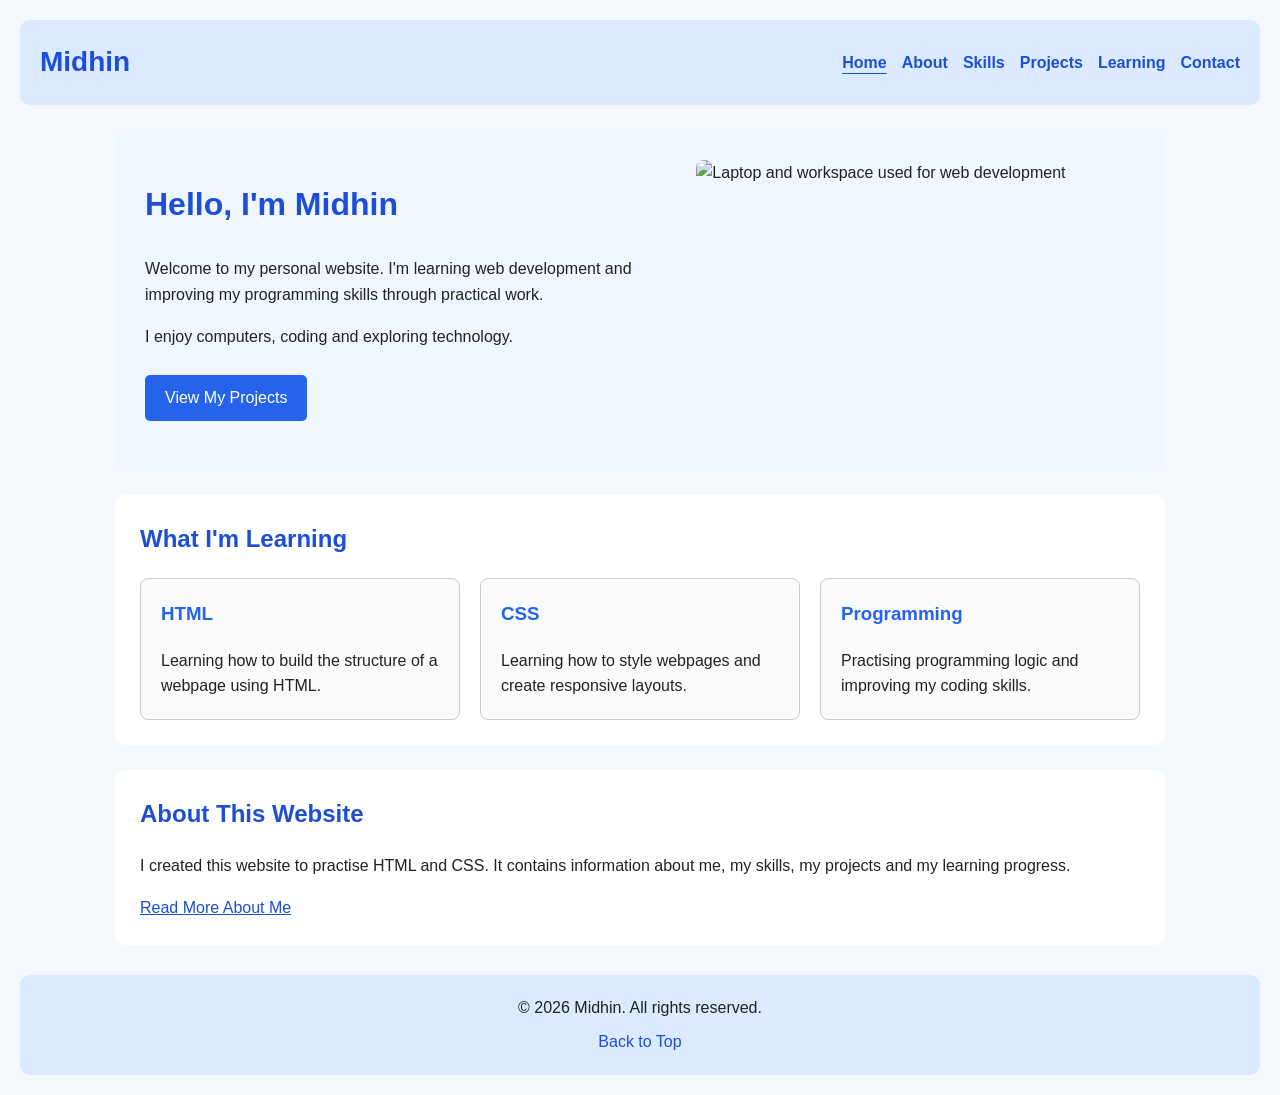
==== index.html @ 65469057 "Add files via upload" ====
<!DOCTYPE html>
<html lang="en">
<head>
    <meta charset="UTF-8">
    <meta name="viewport" content="width=device-width, initial-scale=1.0">
    <meta name="description" content="Midhin's personal website, skills and web development projects.">
    <title>Home | Midhin</title>
    <link rel="stylesheet" href="style.css">
</head>
<body>

    <header>
        <h1><a class="site-title" href="index.html">Midhin</a></h1>

        <nav>
            <a href="index.html" aria-current="page">Home</a>
            <a href="about.html">About</a>
            <a href="skills.html">Skills</a>
            <a href="projects.html">Projects</a>
            <a href="learning.html">Learning</a>
            <a href="contact.html">Contact</a>
        </nav>
    </header>

    <main>
        <section class="hero">
            <div>
                <h2>Hello, I'm Midhin</h2>
                <p>
                    Welcome to my personal website.
                    I'm learning web development and improving
                    my programming skills through practical work.
                </p>
                <p>
                    I enjoy computers, coding and exploring technology.
                </p>
                <a class="button" href="projects.html">View My Projects</a>
            </div>

            <img
                src="https://images.unsplash.com/photo-1498050108023-c5249f4df085?auto=format&fit=crop&w=900&q=80"
                alt="Laptop and workspace used for web development"
                width="900"
                height="600"
            >
        </section>

        <section class="content-section">
            <h2>What I'm Learning</h2>

            <div class="card-row">
                <article class="card">
                    <h3>HTML</h3>
                    <p>
                        Learning how to build the structure
                        of a webpage using HTML.
                    </p>
                </article>

                <article class="card">
                    <h3>CSS</h3>
                    <p>
                        Learning how to style webpages and
                        create responsive layouts.
                    </p>
                </article>

                <article class="card">
                    <h3>Programming</h3>
                    <p>
                        Practising programming logic and
                        improving my coding skills.
                    </p>
                </article>
            </div>
        </section>

        <section class="content-section">
            <h2>About This Website</h2>
            <p>
                I created this website to practise HTML and CSS.
                It contains information about me, my skills,
                my projects and my learning progress.
            </p>
            <a href="about.html">Read More About Me</a>
        </section>
    </main>

    <footer>
        <p>&copy; 2026 Midhin. All rights reserved.</p>
        <a href="#top">Back to Top</a>
    </footer>

</body>
</html>
---- style.css ----
* {
    box-sizing: border-box;
}

body {
    font-family: Arial, sans-serif;
    background-color: #f4f7fb;
    color: #222;
    margin: 0;
    padding: 20px;
    line-height: 1.6;
}

img {
    max-width: 100%;
    height: auto;
    display: block;
}

a {
    color: #1d4ed8;
}

a:focus-visible,
button:focus-visible,
input:focus-visible,
textarea:focus-visible {
    outline: 3px solid orange;
    outline-offset: 3px;
}

/* Header and navigation */

header {
    display: flex;
    justify-content: space-between;
    align-items: center;
    flex-wrap: wrap;
    gap: 15px;
    background-color: #dbeafe;
    padding: 20px;
    border-radius: 10px;
}

header h1 {
    margin: 0;
    font-size: 28px;
}

.site-title {
    color: #1d4ed8;
    text-decoration: none;
}

nav {
    display: flex;
    flex-wrap: wrap;
    gap: 15px;
}

nav a {
    text-decoration: none;
    font-weight: bold;
}

nav a:hover {
    color: #dc2626;
    text-decoration: underline;
}

nav a[aria-current="page"] {
    text-decoration: underline;
    text-underline-offset: 5px;
}

/* Main content */

main,
.page-container {
    max-width: 1050px;
    margin: 0 auto;
}

section {
    margin: 25px 0;
}

.content-section,
.page-intro,
.profile-section {
    background-color: white;
    padding: 25px;
    border-radius: 10px;
}

h2 {
    color: #1d4ed8;
    margin-top: 0;
}

h3 {
    color: #2563eb;
    margin-top: 0;
}

/* Home page */

.hero {
    display: grid;
    grid-template-columns: 1.2fr 1fr;
    align-items: center;
    gap: 25px;
    background-color: #eff6ff;
    padding: 30px;
    border-radius: 10px;
    margin: 25px 0;
}

.hero h2 {
    font-size: 32px;
}

.hero img {
    width: 100%;
    height: 280px;
    object-fit: cover;
    border-radius: 8px;
}

.button {
    display: inline-block;
    background-color: #2563eb;
    color: white;
    text-decoration: none;
    padding: 10px 20px;
    border-radius: 5px;
    margin-top: 10px;
}

.button:hover {
    background-color: #1e40af;
}

/* Cards using Flexbox */

.card-row {
    display: flex;
    flex-wrap: wrap;
    gap: 20px;
}

.card {
    flex: 1 1 220px;
    min-width: 0;
    padding: 20px;
    background-color: #f8fafc;
    border: 1px solid #ccc;
    border-radius: 8px;
}

.card:hover {
    border-color: #2563eb;
}

.card p {
    margin-bottom: 0;
}

/* About page */

.profile-section {
    display: grid;
    grid-template-columns: 1fr 1.2fr;
    align-items: start;
    gap: 25px;
}

.profile-section img {
    width: 100%;
    height: 300px;
    object-fit: cover;
    border-radius: 8px;
}

.profile-section ul {
    padding-left: 22px;
}

/* Projects page using CSS Grid */

.projects-grid {
    display: grid;
    grid-template-columns: repeat(2, minmax(0, 1fr));
    gap: 20px;
}

.project-card {
    position: relative;
    min-width: 0;
    background-color: #f8fafc;
    border: 1px solid #ccc;
    border-radius: 8px;
    overflow: hidden;
}

.project-card:hover {
    border-color: #2563eb;
}

.project-card img {
    width: 100%;
    height: 200px;
    object-fit: cover;
}

.card-content {
    padding: 20px;
}

.card-content h3 {
    margin-top: 0;
}

.project-label {
    position: absolute;
    top: 10px;
    right: 10px;
    background-color: #dbeafe;
    color: #1d4ed8;
    padding: 5px 9px;
    border-radius: 4px;
    font-size: 12px;
    font-weight: bold;
}

/* Learning page */

.learning-list {
    padding-left: 25px;
}

.learning-list li {
    padding-left: 5px;
    margin-bottom: 22px;
}

.learning-list h3 {
    margin-bottom: 5px;
}

.learning-list p {
    margin-top: 5px;
}

/* Contact form */

form {
    display: grid;
    gap: 10px;
    max-width: 600px;
}

form label {
    font-weight: bold;
    margin-top: 5px;
}

input,
textarea {
    width: 100%;
    padding: 12px;
    border: 1px solid #999;
    border-radius: 5px;
    font-family: Arial, sans-serif;
    font-size: 16px;
}

input:focus,
textarea:focus {
    border-color: #2563eb;
}

textarea {
    resize: vertical;
}

button {
    width: fit-content;
    max-width: 100%;
    background-color: #2563eb;
    color: white;
    padding: 12px 22px;
    border: none;
    border-radius: 5px;
    font-size: 16px;
    cursor: pointer;
    margin-top: 10px;
}

button:hover {
    background-color: #1e40af;
}

/* Footer */

footer {
    background-color: #dbeafe;
    text-align: center;
    padding: 20px;
    border-radius: 10px;
    margin-top: 30px;
}

footer p {
    margin-top: 0;
    margin-bottom: 8px;
}

footer a {
    text-decoration: none;
}

footer a:hover {
    text-decoration: underline;
}

/* Mobile layout */

@media (max-width: 650px) {
    body {
        padding: 10px;
    }

    header {
        flex-direction: column;
        align-items: flex-start;
        padding: 15px;
    }

    nav {
        gap: 10px 15px;
    }

    .hero {
        grid-template-columns: 1fr;
        padding: 20px;
    }

    .hero h2 {
        font-size: 27px;
    }

    .hero img {
        height: 220px;
    }

    .content-section,
    .page-intro,
    .profile-section {
        padding: 18px;
    }

    .card-row {
        flex-direction: column;
    }

    .card-row .card {
        flex: auto;
    }

    .projects-grid {
        grid-template-columns: 1fr;
    }

    .profile-section {
        grid-template-columns: 1fr;
    }

    .profile-section img {
        height: 220px;
    }
}
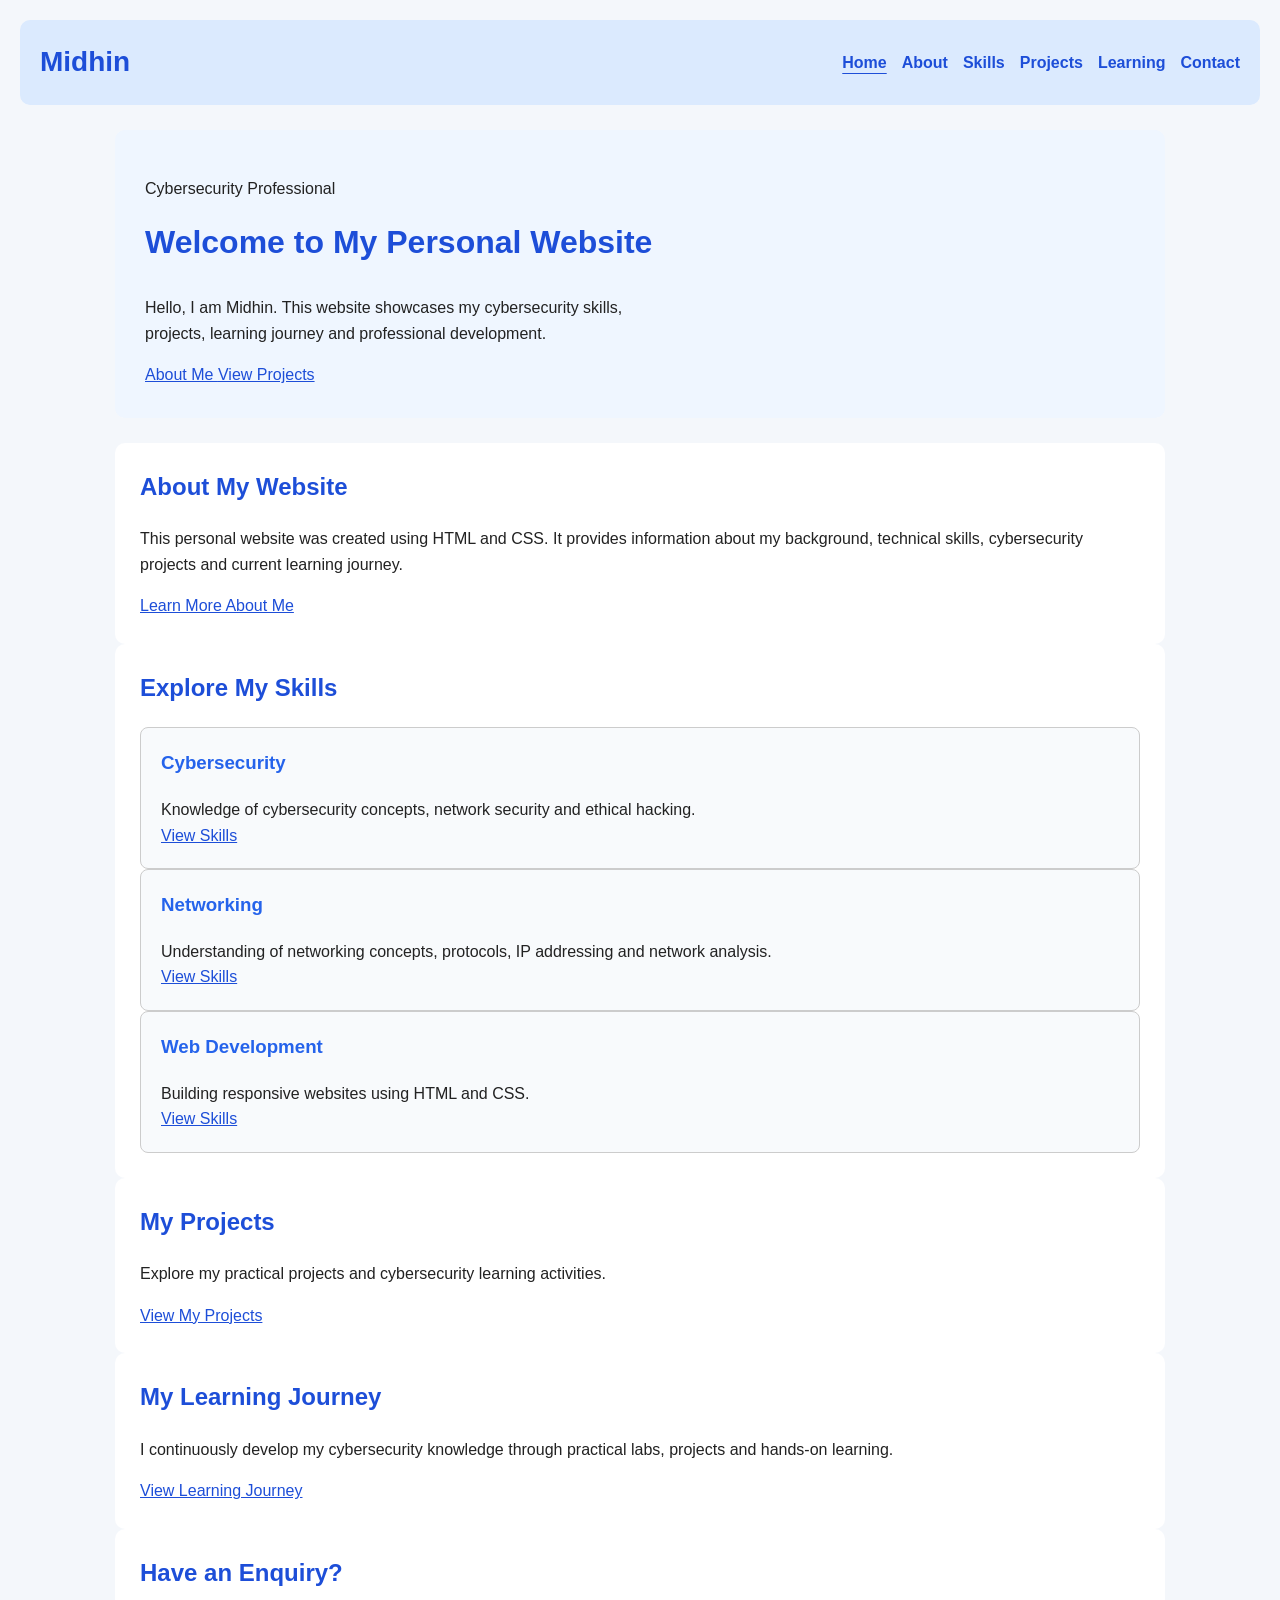
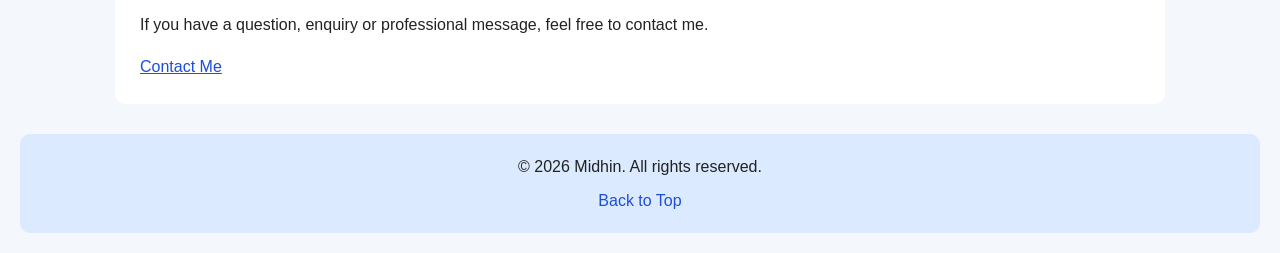
==== commit 6c4ff2d5: "Add files via upload" ====
--- a/index.html
+++ b/index.html
@@ -3,92 +3,255 @@
 <head>
     <meta charset="UTF-8">
     <meta name="viewport" content="width=device-width, initial-scale=1.0">
-    <meta name="description" content="Midhin's personal website, skills and web development projects.">
-    <title>Home | Midhin</title>
+
+    <meta
+        name="description"
+        content="Midhin's personal website showcasing cybersecurity skills, projects, learning journey and contact information."
+    >
+
+    <title>Midhin | Cybersecurity Professional</title>
+
     <link rel="stylesheet" href="style.css">
 </head>
-<body>
-
+
+<body id="top">
+
+    <!-- HEADER -->
     <header>
-        <h1><a class="site-title" href="index.html">Midhin</a></h1>
-
-        <nav>
-            <a href="index.html" aria-current="page">Home</a>
-            <a href="about.html">About</a>
-            <a href="skills.html">Skills</a>
-            <a href="projects.html">Projects</a>
-            <a href="learning.html">Learning</a>
-            <a href="contact.html">Contact</a>
+
+        <h1>
+            <a class="site-title" href="index.html">
+                Midhin
+            </a>
+        </h1>
+
+        <nav aria-label="Main navigation">
+
+            <a href="index.html" aria-current="page">
+                Home
+            </a>
+
+            <a href="about.html">
+                About
+            </a>
+
+            <a href="skills.html">
+                Skills
+            </a>
+
+            <a href="projects.html">
+                Projects
+            </a>
+
+            <a href="learning.html">
+                Learning
+            </a>
+
+            <a href="contact.html">
+                Contact
+            </a>
+
         </nav>
+
     </header>
 
+
+    <!-- MAIN CONTENT -->
     <main>
-        <section class="hero">
-            <div>
-                <h2>Hello, I'm Midhin</h2>
+
+        <!-- HERO SECTION -->
+        <section class="hero page-container">
+
+            <div class="hero-content">
+
+                <p class="hero-subtitle">
+                    Cybersecurity Professional
+                </p>
+
+                <h2>
+                    Welcome to My Personal Website
+                </h2>
+
                 <p>
-                    Welcome to my personal website.
-                    I'm learning web development and improving
-                    my programming skills through practical work.
+                    Hello, I am Midhin. This website showcases my
+                    cybersecurity skills, projects, learning journey
+                    and professional development.
                 </p>
-                <p>
-                    I enjoy computers, coding and exploring technology.
-                </p>
-                <a class="button" href="projects.html">View My Projects</a>
+
+                <div class="hero-buttons">
+
+                    <a href="about.html">
+                        About Me
+                    </a>
+
+                    <a href="projects.html">
+                        View Projects
+                    </a>
+
+                </div>
+
             </div>
 
-            <img
-                src="https://images.unsplash.com/photo-1498050108023-c5249f4df085?auto=format&fit=crop&w=900&q=80"
-                alt="Laptop and workspace used for web development"
-                width="900"
-                height="600"
-            >
-        </section>
-
-        <section class="content-section">
-            <h2>What I'm Learning</h2>
-
-            <div class="card-row">
+        </section>
+
+
+        <!-- ABOUT PREVIEW -->
+        <section class="content-section page-container">
+
+            <h2>
+                About My Website
+            </h2>
+
+            <p>
+                This personal website was created using HTML and CSS.
+                It provides information about my background, technical
+                skills, cybersecurity projects and current learning journey.
+            </p>
+
+            <a href="about.html">
+                Learn More About Me
+            </a>
+
+        </section>
+
+
+        <!-- SKILLS PREVIEW -->
+        <section class="content-section page-container">
+
+            <h2>
+                Explore My Skills
+            </h2>
+
+            <div class="card-container">
+
                 <article class="card">
-                    <h3>HTML</h3>
+
+                    <h3>
+                        Cybersecurity
+                    </h3>
+
                     <p>
-                        Learning how to build the structure
-                        of a webpage using HTML.
+                        Knowledge of cybersecurity concepts,
+                        network security and ethical hacking.
                     </p>
+
+                    <a href="skills.html">
+                        View Skills
+                    </a>
+
                 </article>
 
+
                 <article class="card">
-                    <h3>CSS</h3>
+
+                    <h3>
+                        Networking
+                    </h3>
+
                     <p>
-                        Learning how to style webpages and
-                        create responsive layouts.
+                        Understanding of networking concepts,
+                        protocols, IP addressing and network analysis.
                     </p>
+
+                    <a href="skills.html">
+                        View Skills
+                    </a>
+
                 </article>
 
+
                 <article class="card">
-                    <h3>Programming</h3>
+
+                    <h3>
+                        Web Development
+                    </h3>
+
                     <p>
-                        Practising programming logic and
-                        improving my coding skills.
+                        Building responsive websites using
+                        HTML and CSS.
                     </p>
+
+                    <a href="skills.html">
+                        View Skills
+                    </a>
+
                 </article>
+
             </div>
-        </section>
-
-        <section class="content-section">
-            <h2>About This Website</h2>
-            <p>
-                I created this website to practise HTML and CSS.
-                It contains information about me, my skills,
-                my projects and my learning progress.
-            </p>
-            <a href="about.html">Read More About Me</a>
-        </section>
+
+        </section>
+
+
+        <!-- PROJECTS PREVIEW -->
+        <section class="content-section page-container">
+
+            <h2>
+                My Projects
+            </h2>
+
+            <p>
+                Explore my practical projects and cybersecurity
+                learning activities.
+            </p>
+
+            <a href="projects.html">
+                View My Projects
+            </a>
+
+        </section>
+
+
+        <!-- LEARNING PREVIEW -->
+        <section class="content-section page-container">
+
+            <h2>
+                My Learning Journey
+            </h2>
+
+            <p>
+                I continuously develop my cybersecurity knowledge
+                through practical labs, projects and hands-on learning.
+            </p>
+
+            <a href="learning.html">
+                View Learning Journey
+            </a>
+
+        </section>
+
+
+        <!-- CONTACT PREVIEW -->
+        <section class="content-section page-container">
+
+            <h2>
+                Have an Enquiry?
+            </h2>
+
+            <p>
+                If you have a question, enquiry or professional message,
+                feel free to contact me.
+            </p>
+
+            <a href="contact.html">
+                Contact Me
+            </a>
+
+        </section>
+
     </main>
 
+
+    <!-- FOOTER -->
     <footer>
-        <p>&copy; 2026 Midhin. All rights reserved.</p>
-        <a href="#top">Back to Top</a>
+
+        <p>
+            &copy; 2026 Midhin. All rights reserved.
+        </p>
+
+        <a href="#top">
+            Back to Top
+        </a>
+
     </footer>
 
 </body>
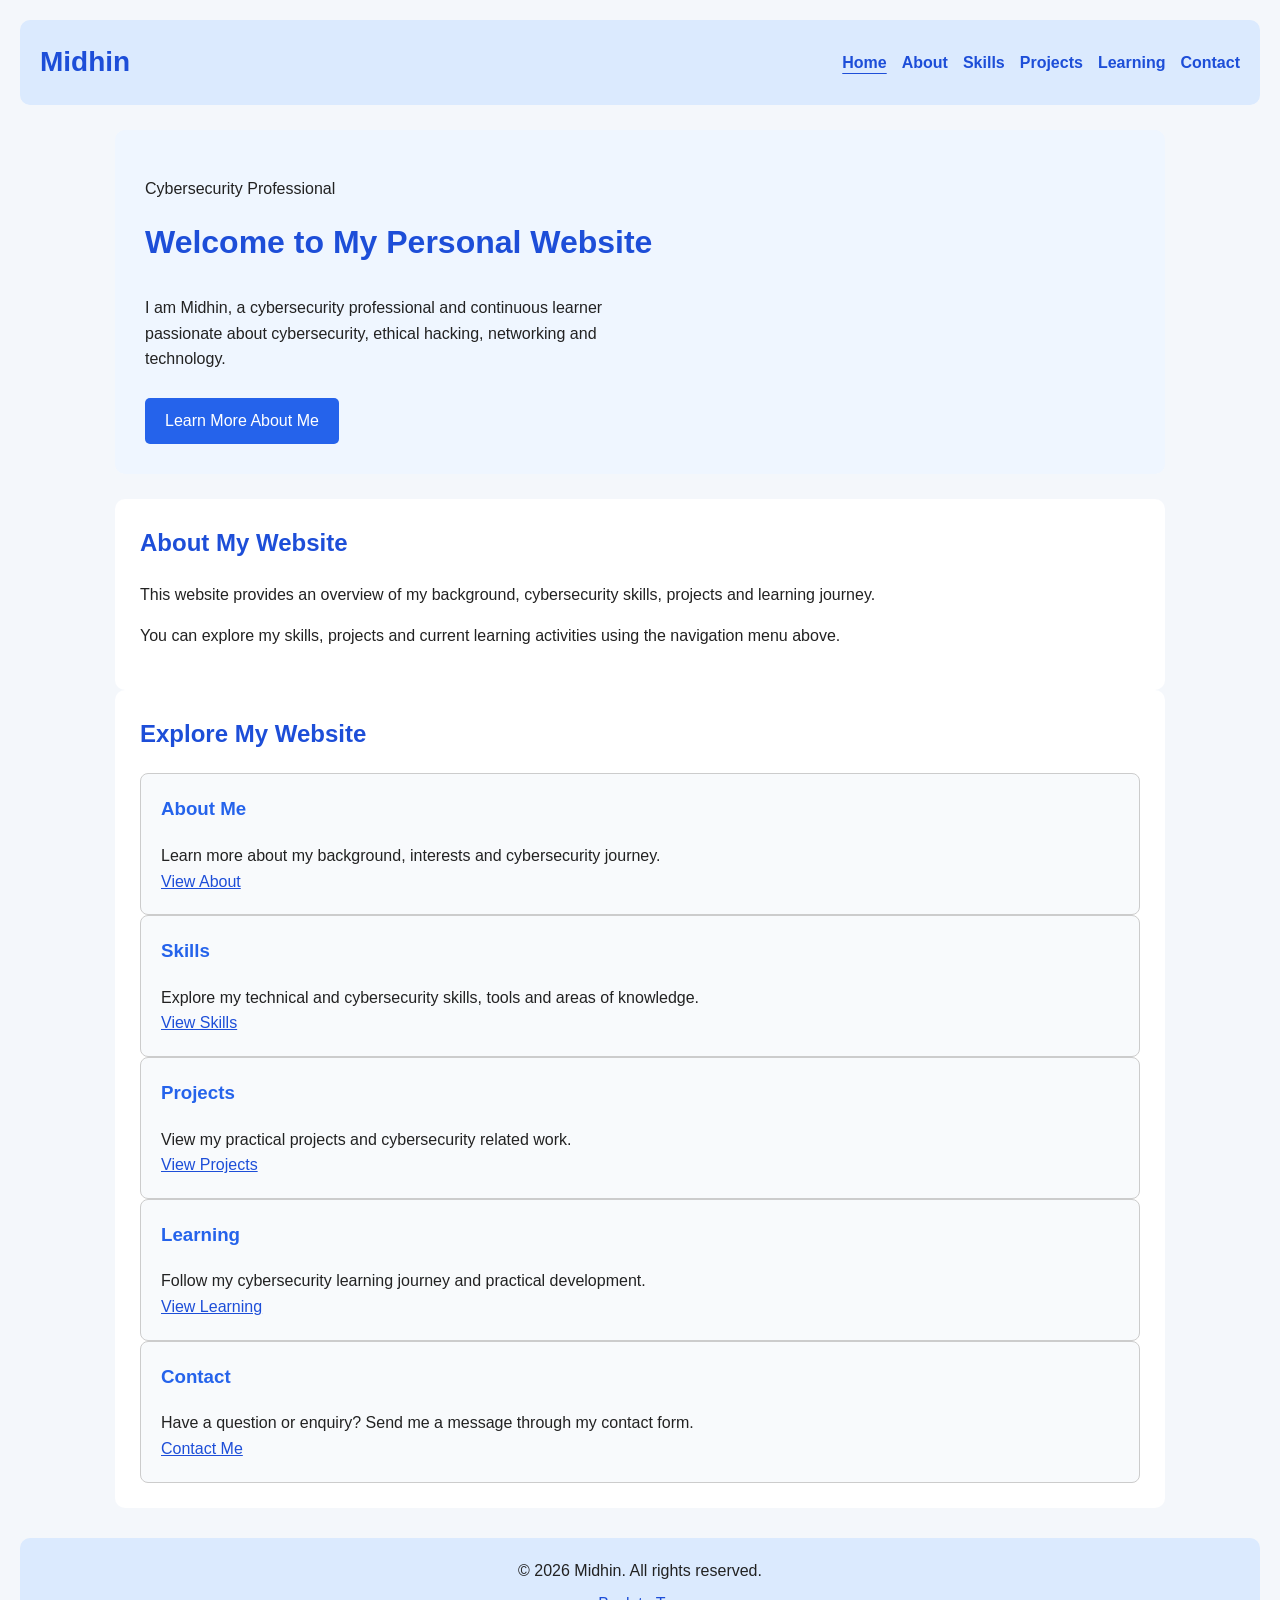
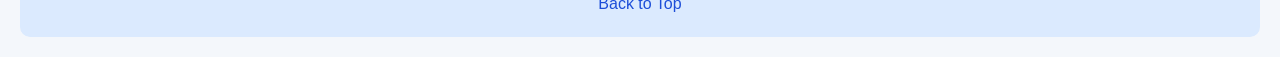
==== commit 38db54f3: "Revise index.html for improved content and layout Updated the content and structure of the personal " ====
--- a/index.html
+++ b/index.html
@@ -16,243 +16,139 @@
 
 <body id="top">
 
-    <!-- HEADER -->
+    <!-- Header -->
     <header>
-
         <h1>
-            <a class="site-title" href="index.html">
-                Midhin
-            </a>
+            <a class="site-title" href="index.html">Midhin</a>
         </h1>
 
         <nav aria-label="Main navigation">
-
-            <a href="index.html" aria-current="page">
-                Home
-            </a>
-
-            <a href="about.html">
-                About
-            </a>
-
-            <a href="skills.html">
-                Skills
-            </a>
-
-            <a href="projects.html">
-                Projects
-            </a>
-
-            <a href="learning.html">
-                Learning
-            </a>
-
-            <a href="contact.html">
-                Contact
-            </a>
-
+            <a href="index.html" aria-current="page">Home</a>
+            <a href="about.html">About</a>
+            <a href="skills.html">Skills</a>
+            <a href="projects.html">Projects</a>
+            <a href="learning.html">Learning</a>
+            <a href="contact.html">Contact</a>
         </nav>
-
     </header>
 
 
-    <!-- MAIN CONTENT -->
+    <!-- Main Content -->
     <main>
 
-        <!-- HERO SECTION -->
+        <!-- Hero Section -->
         <section class="hero page-container">
 
             <div class="hero-content">
 
-                <p class="hero-subtitle">
-                    Cybersecurity Professional
-                </p>
+                <p class="hero-subtitle">Cybersecurity Professional</p>
 
                 <h2>
                     Welcome to My Personal Website
                 </h2>
 
                 <p>
-                    Hello, I am Midhin. This website showcases my
-                    cybersecurity skills, projects, learning journey
-                    and professional development.
+                    I am Midhin, a cybersecurity professional and
+                    continuous learner passionate about cybersecurity,
+                    ethical hacking, networking and technology.
                 </p>
 
-                <div class="hero-buttons">
-
-                    <a href="about.html">
-                        About Me
-                    </a>
-
-                    <a href="projects.html">
-                        View Projects
-                    </a>
-
-                </div>
+                <a class="button" href="about.html">
+                    Learn More About Me
+                </a>
 
             </div>
 
         </section>
 
 
-        <!-- ABOUT PREVIEW -->
+        <!-- About Preview -->
         <section class="content-section page-container">
 
-            <h2>
-                About My Website
-            </h2>
+            <h2>About My Website</h2>
 
             <p>
-                This personal website was created using HTML and CSS.
-                It provides information about my background, technical
-                skills, cybersecurity projects and current learning journey.
+                This website provides an overview of my background,
+                cybersecurity skills, projects and learning journey.
             </p>
 
-            <a href="about.html">
-                Learn More About Me
-            </a>
+            <p>
+                You can explore my skills, projects and current learning
+                activities using the navigation menu above.
+            </p>
 
         </section>
 
 
-        <!-- SKILLS PREVIEW -->
+        <!-- Website Sections -->
         <section class="content-section page-container">
 
-            <h2>
-                Explore My Skills
-            </h2>
+            <h2>Explore My Website</h2>
 
             <div class="card-container">
 
                 <article class="card">
-
-                    <h3>
-                        Cybersecurity
-                    </h3>
-
+                    <h3>About Me</h3>
                     <p>
-                        Knowledge of cybersecurity concepts,
-                        network security and ethical hacking.
+                        Learn more about my background, interests and
+                        cybersecurity journey.
                     </p>
-
-                    <a href="skills.html">
-                        View Skills
-                    </a>
-
+                    <a href="about.html">View About</a>
                 </article>
 
 
                 <article class="card">
-
-                    <h3>
-                        Networking
-                    </h3>
-
+                    <h3>Skills</h3>
                     <p>
-                        Understanding of networking concepts,
-                        protocols, IP addressing and network analysis.
+                        Explore my technical and cybersecurity skills,
+                        tools and areas of knowledge.
                     </p>
-
-                    <a href="skills.html">
-                        View Skills
-                    </a>
-
+                    <a href="skills.html">View Skills</a>
                 </article>
 
 
                 <article class="card">
+                    <h3>Projects</h3>
+                    <p>
+                        View my practical projects and cybersecurity
+                        related work.
+                    </p>
+                    <a href="projects.html">View Projects</a>
+                </article>
 
-                    <h3>
-                        Web Development
-                    </h3>
 
+                <article class="card">
+                    <h3>Learning</h3>
                     <p>
-                        Building responsive websites using
-                        HTML and CSS.
+                        Follow my cybersecurity learning journey and
+                        practical development.
                     </p>
+                    <a href="learning.html">View Learning</a>
+                </article>
 
-                    <a href="skills.html">
-                        View Skills
-                    </a>
 
+                <article class="card">
+                    <h3>Contact</h3>
+                    <p>
+                        Have a question or enquiry? Send me a message
+                        through my contact form.
+                    </p>
+                    <a href="contact.html">Contact Me</a>
                 </article>
 
             </div>
 
         </section>
 
-
-        <!-- PROJECTS PREVIEW -->
-        <section class="content-section page-container">
-
-            <h2>
-                My Projects
-            </h2>
-
-            <p>
-                Explore my practical projects and cybersecurity
-                learning activities.
-            </p>
-
-            <a href="projects.html">
-                View My Projects
-            </a>
-
-        </section>
-
-
-        <!-- LEARNING PREVIEW -->
-        <section class="content-section page-container">
-
-            <h2>
-                My Learning Journey
-            </h2>
-
-            <p>
-                I continuously develop my cybersecurity knowledge
-                through practical labs, projects and hands-on learning.
-            </p>
-
-            <a href="learning.html">
-                View Learning Journey
-            </a>
-
-        </section>
-
-
-        <!-- CONTACT PREVIEW -->
-        <section class="content-section page-container">
-
-            <h2>
-                Have an Enquiry?
-            </h2>
-
-            <p>
-                If you have a question, enquiry or professional message,
-                feel free to contact me.
-            </p>
-
-            <a href="contact.html">
-                Contact Me
-            </a>
-
-        </section>
-
     </main>
 
 
-    <!-- FOOTER -->
+    <!-- Footer -->
     <footer>
+        <p>&copy; 2026 Midhin. All rights reserved.</p>
 
-        <p>
-            &copy; 2026 Midhin. All rights reserved.
-        </p>
-
-        <a href="#top">
-            Back to Top
-        </a>
-
+        <a href="#top">Back to Top</a>
     </footer>
 
 </body>
-</html>+</html>
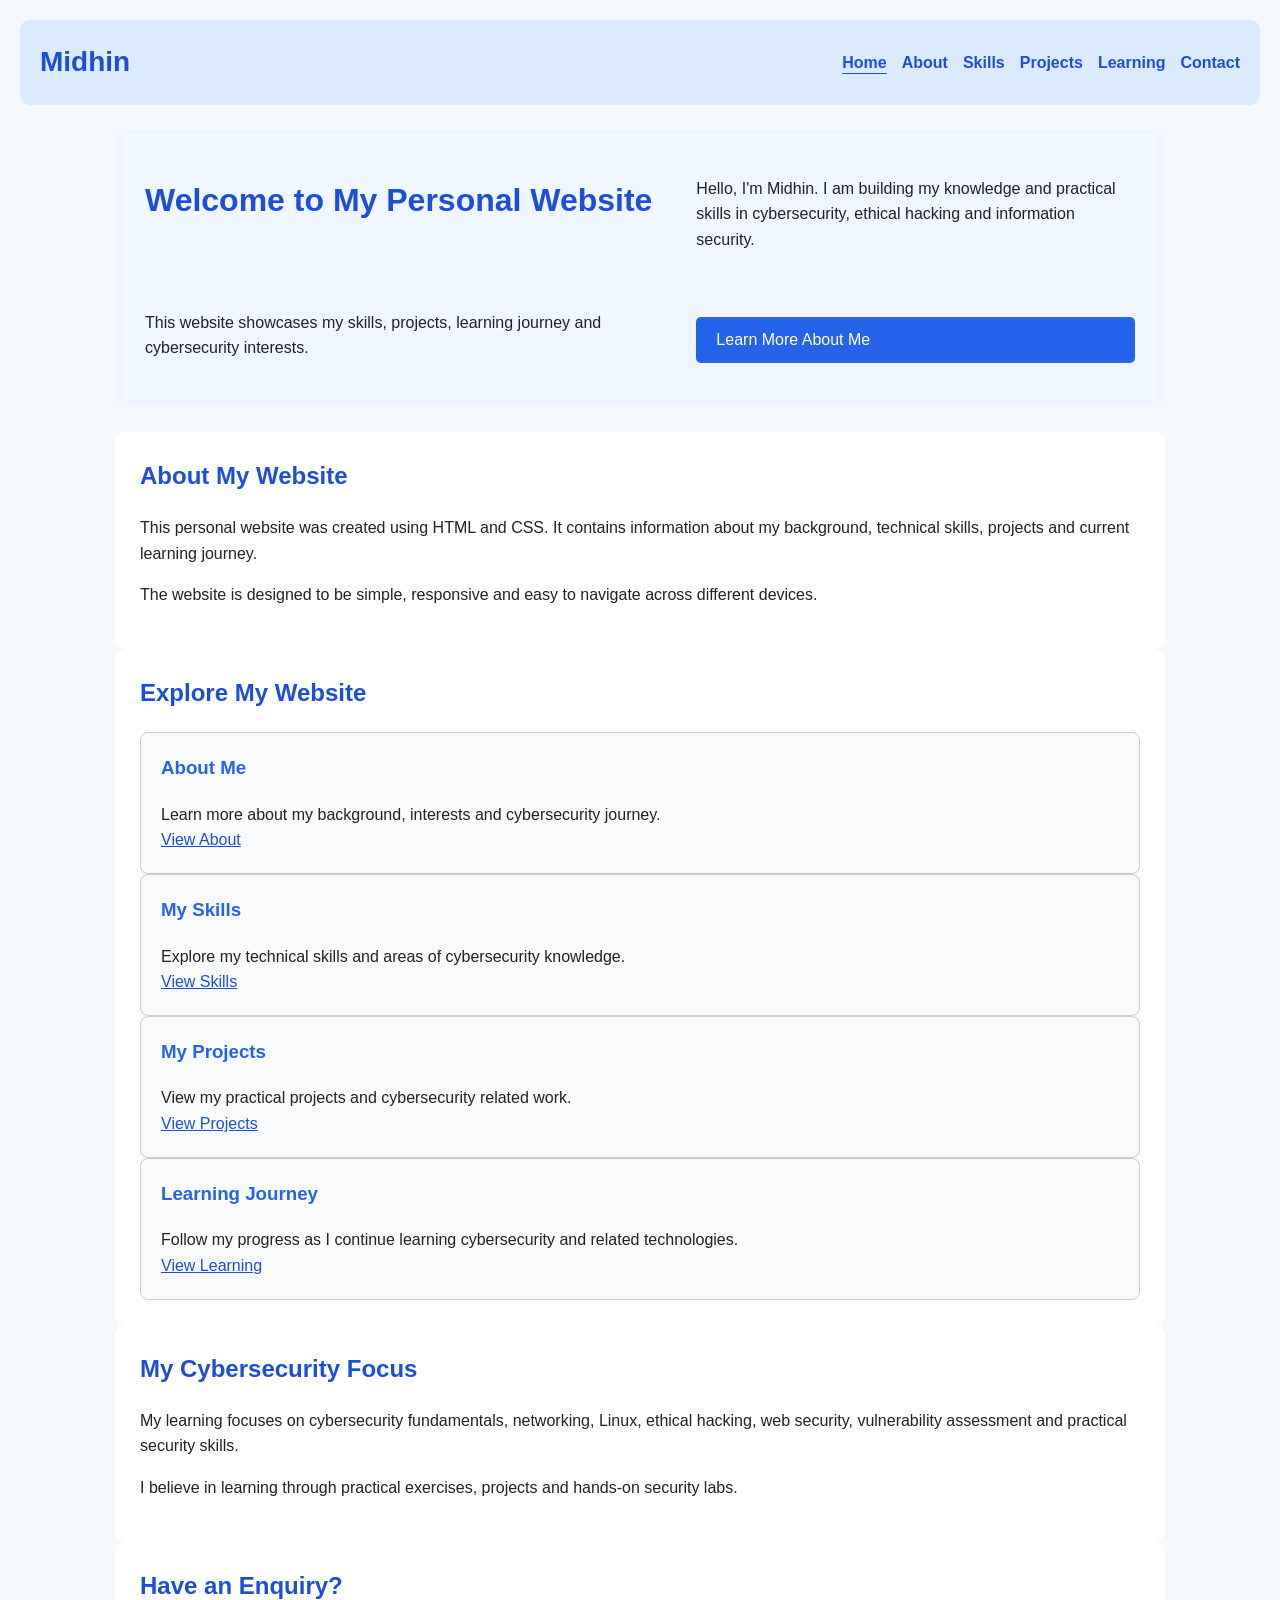
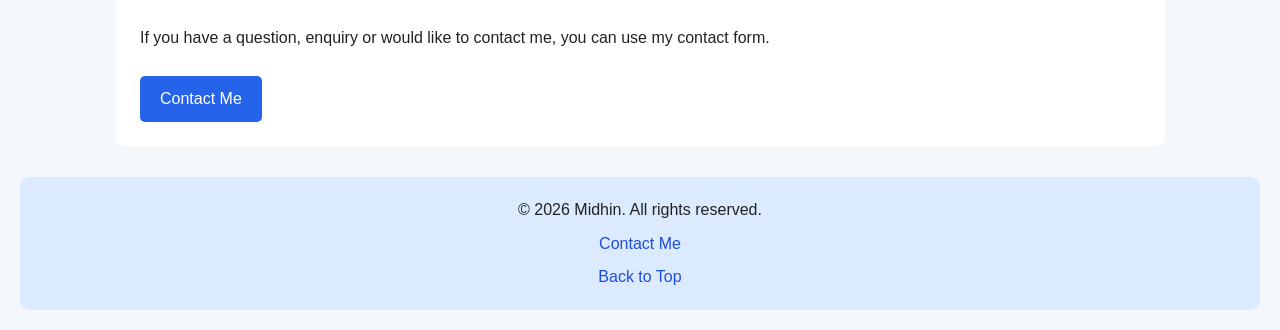
==== commit 30feede6: "Revise index.html for content and structure updates Updated the content and structure of the persona" ====
--- a/index.html
+++ b/index.html
@@ -1,15 +1,16 @@
 <!DOCTYPE html>
 <html lang="en">
+
 <head>
     <meta charset="UTF-8">
     <meta name="viewport" content="width=device-width, initial-scale=1.0">
 
-    <meta
-        name="description"
-        content="Midhin's personal website showcasing cybersecurity skills, projects, learning journey and contact information."
-    >
-
-    <title>Midhin | Cybersecurity Professional</title>
+    <meta name="description"
+        content="Midhin's personal cybersecurity website showcasing skills, projects, learning journey and contact information.">
+
+    <meta name="author" content="Midhin">
+
+    <title>Midhin | Cybersecurity Student & Professional</title>
 
     <link rel="stylesheet" href="style.css">
 </head>
@@ -18,18 +19,28 @@
 
     <!-- Header -->
     <header>
+
         <h1>
             <a class="site-title" href="index.html">Midhin</a>
         </h1>
 
+        <!-- Navigation -->
         <nav aria-label="Main navigation">
+
             <a href="index.html" aria-current="page">Home</a>
+
             <a href="about.html">About</a>
+
             <a href="skills.html">Skills</a>
+
             <a href="projects.html">Projects</a>
+
             <a href="learning.html">Learning</a>
+
             <a href="contact.html">Contact</a>
+
         </nav>
+
     </header>
 
 
@@ -39,25 +50,19 @@
         <!-- Hero Section -->
         <section class="hero page-container">
 
-            <div class="hero-content">
-
-                <p class="hero-subtitle">Cybersecurity Professional</p>
-
-                <h2>
-                    Welcome to My Personal Website
-                </h2>
-
-                <p>
-                    I am Midhin, a cybersecurity professional and
-                    continuous learner passionate about cybersecurity,
-                    ethical hacking, networking and technology.
-                </p>
-
-                <a class="button" href="about.html">
-                    Learn More About Me
-                </a>
-
-            </div>
+            <h2>Welcome to My Personal Website</h2>
+
+            <p>
+                Hello, I'm Midhin. I am building my knowledge and practical
+                skills in cybersecurity, ethical hacking and information security.
+            </p>
+
+            <p>
+                This website showcases my skills, projects, learning journey
+                and cybersecurity interests.
+            </p>
+
+            <a class="button" href="about.html">Learn More About Me</a>
 
         </section>
 
@@ -68,13 +73,14 @@
             <h2>About My Website</h2>
 
             <p>
-                This website provides an overview of my background,
-                cybersecurity skills, projects and learning journey.
-            </p>
-
-            <p>
-                You can explore my skills, projects and current learning
-                activities using the navigation menu above.
+                This personal website was created using HTML and CSS.
+                It contains information about my background, technical skills,
+                projects and current learning journey.
+            </p>
+
+            <p>
+                The website is designed to be simple, responsive and easy to
+                navigate across different devices.
             </p>
 
         </section>
@@ -88,55 +94,95 @@
             <div class="card-container">
 
                 <article class="card">
+
                     <h3>About Me</h3>
+
                     <p>
                         Learn more about my background, interests and
                         cybersecurity journey.
                     </p>
+
                     <a href="about.html">View About</a>
-                </article>
-
-
-                <article class="card">
-                    <h3>Skills</h3>
-                    <p>
-                        Explore my technical and cybersecurity skills,
-                        tools and areas of knowledge.
-                    </p>
+
+                </article>
+
+
+                <article class="card">
+
+                    <h3>My Skills</h3>
+
+                    <p>
+                        Explore my technical skills and areas of
+                        cybersecurity knowledge.
+                    </p>
+
                     <a href="skills.html">View Skills</a>
-                </article>
-
-
-                <article class="card">
-                    <h3>Projects</h3>
+
+                </article>
+
+
+                <article class="card">
+
+                    <h3>My Projects</h3>
+
                     <p>
                         View my practical projects and cybersecurity
                         related work.
                     </p>
+
                     <a href="projects.html">View Projects</a>
-                </article>
-
-
-                <article class="card">
-                    <h3>Learning</h3>
-                    <p>
-                        Follow my cybersecurity learning journey and
-                        practical development.
-                    </p>
+
+                </article>
+
+
+                <article class="card">
+
+                    <h3>Learning Journey</h3>
+
+                    <p>
+                        Follow my progress as I continue learning
+                        cybersecurity and related technologies.
+                    </p>
+
                     <a href="learning.html">View Learning</a>
-                </article>
-
-
-                <article class="card">
-                    <h3>Contact</h3>
-                    <p>
-                        Have a question or enquiry? Send me a message
-                        through my contact form.
-                    </p>
-                    <a href="contact.html">Contact Me</a>
+
                 </article>
 
             </div>
+
+        </section>
+
+
+        <!-- Cybersecurity Focus -->
+        <section class="content-section page-container">
+
+            <h2>My Cybersecurity Focus</h2>
+
+            <p>
+                My learning focuses on cybersecurity fundamentals,
+                networking, Linux, ethical hacking, web security,
+                vulnerability assessment and practical security skills.
+            </p>
+
+            <p>
+                I believe in learning through practical exercises,
+                projects and hands-on security labs.
+            </p>
+
+        </section>
+
+
+        <!-- Contact Call To Action -->
+        <section class="content-section page-container">
+
+            <h2>Have an Enquiry?</h2>
+
+            <p>
+                If you have a question, enquiry or would like to contact me,
+                you can use my contact form.
+            </p>
+
+            <a class="button" href="contact.html">Contact Me</a>
 
         </section>
 
@@ -145,10 +191,19 @@
 
     <!-- Footer -->
     <footer>
-        <p>&copy; 2026 Midhin. All rights reserved.</p>
+
+        <p>
+            &copy; 2026 Midhin. All rights reserved.
+        </p>
+
+        <p>
+            <a href="contact.html">Contact Me</a>
+        </p>
 
         <a href="#top">Back to Top</a>
+
     </footer>
 
 </body>
+
 </html>
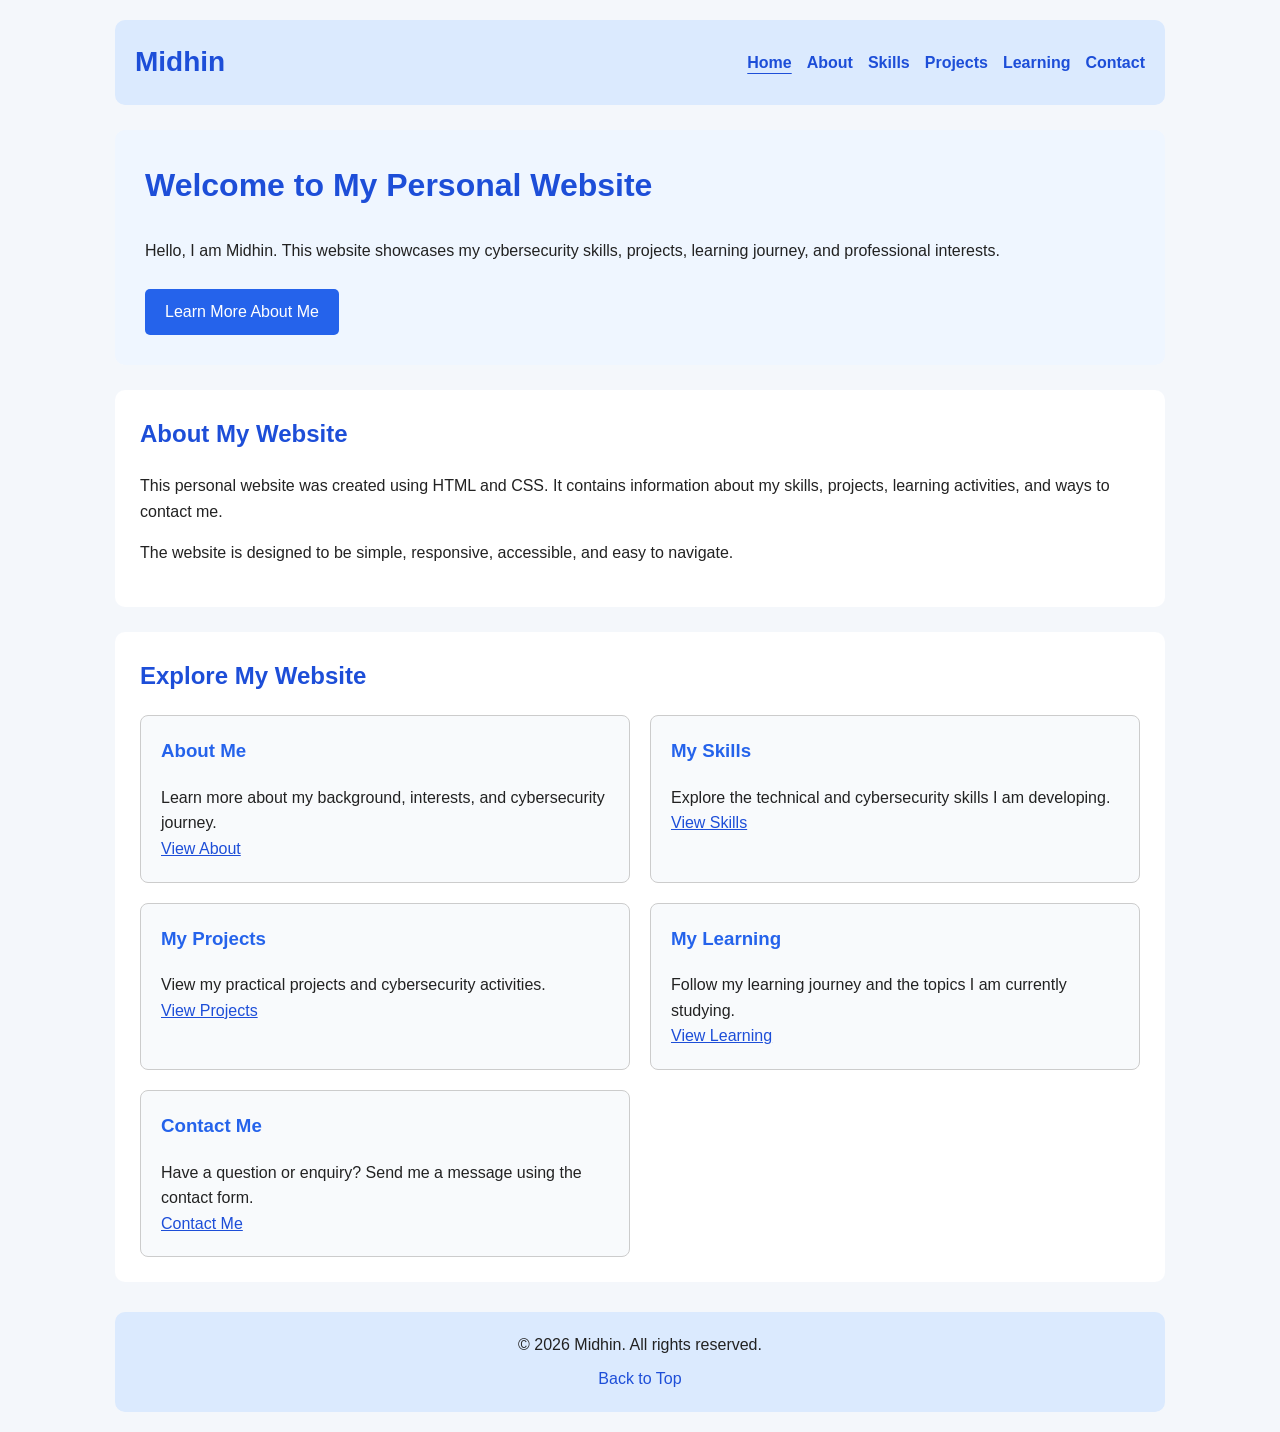
==== commit 38dd9024: "Revise index.html for improved content and structure Updated the structure and content of the person" ====
--- a/index.html
+++ b/index.html
@@ -1,209 +1,122 @@
 <!DOCTYPE html>
 <html lang="en">
-
 <head>
     <meta charset="UTF-8">
     <meta name="viewport" content="width=device-width, initial-scale=1.0">
-
-    <meta name="description"
-        content="Midhin's personal cybersecurity website showcasing skills, projects, learning journey and contact information.">
-
-    <meta name="author" content="Midhin">
-
-    <title>Midhin | Cybersecurity Student & Professional</title>
-
+    <meta name="description" content="Midhin's personal website showcasing cybersecurity skills, projects, and learning journey.">
+    <title>Midhin | Personal Website</title>
     <link rel="stylesheet" href="style.css">
 </head>
 
 <body id="top">
 
-    <!-- Header -->
     <header>
-
         <h1>
             <a class="site-title" href="index.html">Midhin</a>
         </h1>
 
-        <!-- Navigation -->
-        <nav aria-label="Main navigation">
-
+        <nav>
             <a href="index.html" aria-current="page">Home</a>
-
             <a href="about.html">About</a>
-
             <a href="skills.html">Skills</a>
-
             <a href="projects.html">Projects</a>
-
             <a href="learning.html">Learning</a>
-
             <a href="contact.html">Contact</a>
-
         </nav>
-
     </header>
 
+    <main class="page-container">
 
-    <!-- Main Content -->
-    <main>
-
-        <!-- Hero Section -->
-        <section class="hero page-container">
-
+        <section class="hero">
             <h2>Welcome to My Personal Website</h2>
 
             <p>
-                Hello, I'm Midhin. I am building my knowledge and practical
-                skills in cybersecurity, ethical hacking and information security.
-            </p>
-
-            <p>
-                This website showcases my skills, projects, learning journey
-                and cybersecurity interests.
+                Hello, I am Midhin. This website showcases my
+                cybersecurity skills, projects, learning journey,
+                and professional interests.
             </p>
 
             <a class="button" href="about.html">Learn More About Me</a>
-
         </section>
 
-
-        <!-- About Preview -->
-        <section class="content-section page-container">
+        <section class="content-section">
 
             <h2>About My Website</h2>
 
             <p>
                 This personal website was created using HTML and CSS.
-                It contains information about my background, technical skills,
-                projects and current learning journey.
+                It contains information about my skills, projects,
+                learning activities, and ways to contact me.
             </p>
 
             <p>
-                The website is designed to be simple, responsive and easy to
-                navigate across different devices.
+                The website is designed to be simple, responsive,
+                accessible, and easy to navigate.
             </p>
 
         </section>
 
-
-        <!-- Website Sections -->
-        <section class="content-section page-container">
+        <section class="content-section">
 
             <h2>Explore My Website</h2>
 
             <div class="card-container">
 
-                <article class="card">
+                <div class="card">
+                    <h3>About Me</h3>
+                    <p>
+                        Learn more about my background, interests,
+                        and cybersecurity journey.
+                    </p>
+                    <a href="about.html">View About</a>
+                </div>
 
-                    <h3>About Me</h3>
+                <div class="card">
+                    <h3>My Skills</h3>
+                    <p>
+                        Explore the technical and cybersecurity
+                        skills I am developing.
+                    </p>
+                    <a href="skills.html">View Skills</a>
+                </div>
 
-                    <p>
-                        Learn more about my background, interests and
-                        cybersecurity journey.
-                    </p>
-
-                    <a href="about.html">View About</a>
-
-                </article>
-
-
-                <article class="card">
-
-                    <h3>My Skills</h3>
-
-                    <p>
-                        Explore my technical skills and areas of
-                        cybersecurity knowledge.
-                    </p>
-
-                    <a href="skills.html">View Skills</a>
-
-                </article>
-
-
-                <article class="card">
-
+                <div class="card">
                     <h3>My Projects</h3>
-
                     <p>
                         View my practical projects and cybersecurity
-                        related work.
+                        activities.
                     </p>
+                    <a href="projects.html">View Projects</a>
+                </div>
 
-                    <a href="projects.html">View Projects</a>
+                <div class="card">
+                    <h3>My Learning</h3>
+                    <p>
+                        Follow my learning journey and the topics
+                        I am currently studying.
+                    </p>
+                    <a href="learning.html">View Learning</a>
+                </div>
 
-                </article>
-
-
-                <article class="card">
-
-                    <h3>Learning Journey</h3>
-
+                <div class="card">
+                    <h3>Contact Me</h3>
                     <p>
-                        Follow my progress as I continue learning
-                        cybersecurity and related technologies.
+                        Have a question or enquiry? Send me a message
+                        using the contact form.
                     </p>
-
-                    <a href="learning.html">View Learning</a>
-
-                </article>
+                    <a href="contact.html">Contact Me</a>
+                </div>
 
             </div>
 
         </section>
 
-
-        <!-- Cybersecurity Focus -->
-        <section class="content-section page-container">
-
-            <h2>My Cybersecurity Focus</h2>
-
-            <p>
-                My learning focuses on cybersecurity fundamentals,
-                networking, Linux, ethical hacking, web security,
-                vulnerability assessment and practical security skills.
-            </p>
-
-            <p>
-                I believe in learning through practical exercises,
-                projects and hands-on security labs.
-            </p>
-
-        </section>
-
-
-        <!-- Contact Call To Action -->
-        <section class="content-section page-container">
-
-            <h2>Have an Enquiry?</h2>
-
-            <p>
-                If you have a question, enquiry or would like to contact me,
-                you can use my contact form.
-            </p>
-
-            <a class="button" href="contact.html">Contact Me</a>
-
-        </section>
-
     </main>
 
-
-    <!-- Footer -->
     <footer>
-
-        <p>
-            &copy; 2026 Midhin. All rights reserved.
-        </p>
-
-        <p>
-            <a href="contact.html">Contact Me</a>
-        </p>
-
+        <p>&copy; 2026 Midhin. All rights reserved.</p>
         <a href="#top">Back to Top</a>
-
     </footer>
 
 </body>
-
 </html>
--- a/style.css
+++ b/style.css
@@ -2,19 +2,18 @@
     box-sizing: border-box;
 }
 
+html {
+    scroll-behavior: smooth;
+}
+
 body {
+    margin: 0;
+    padding: 20px;
     font-family: Arial, sans-serif;
-    background-color: #f4f7fb;
+    font-size: 16px;
+    line-height: 1.6;
     color: #222;
-    margin: 0;
-    padding: 20px;
-    line-height: 1.6;
-}
-
-img {
-    max-width: 100%;
-    height: auto;
-    display: block;
+    background: #f4f7fb;
 }
 
 a {
@@ -29,16 +28,16 @@
     outline-offset: 3px;
 }
 
-/* Header and navigation */
-
 header {
     display: flex;
+    flex-wrap: wrap;
+    align-items: center;
     justify-content: space-between;
-    align-items: center;
-    flex-wrap: wrap;
     gap: 15px;
-    background-color: #dbeafe;
-    padding: 20px;
+    max-width: 1050px;
+    margin: 0 auto;
+    padding: 20px;
+    background: #dbeafe;
     border-radius: 10px;
 }
 
@@ -59,8 +58,8 @@
 }
 
 nav a {
-    text-decoration: none;
     font-weight: bold;
+    text-decoration: none;
 }
 
 nav a:hover {
@@ -72,8 +71,6 @@
     text-decoration: underline;
     text-underline-offset: 5px;
 }
-
-/* Main content */
 
 main,
 .page-container {
@@ -86,173 +83,76 @@
 }
 
 .content-section,
-.page-intro,
-.profile-section {
-    background-color: white;
+.page-intro {
     padding: 25px;
+    background: #fff;
     border-radius: 10px;
 }
 
 h2 {
+    margin-top: 0;
     color: #1d4ed8;
+}
+
+h3 {
     margin-top: 0;
-}
-
-h3 {
     color: #2563eb;
-    margin-top: 0;
-}
-
-/* Home page */
+}
 
 .hero {
-    display: grid;
-    grid-template-columns: 1.2fr 1fr;
-    align-items: center;
-    gap: 25px;
-    background-color: #eff6ff;
+    margin: 25px auto;
     padding: 30px;
-    border-radius: 10px;
-    margin: 25px 0;
+    background: #eff6ff;
+    border-radius: 10px;
 }
 
 .hero h2 {
     font-size: 32px;
 }
 
-.hero img {
-    width: 100%;
-    height: 280px;
-    object-fit: cover;
-    border-radius: 8px;
-}
-
 .button {
     display: inline-block;
-    background-color: #2563eb;
-    color: white;
-    text-decoration: none;
+    margin-top: 10px;
     padding: 10px 20px;
+    color: #fff;
+    background: #2563eb;
+    text-decoration: none;
     border-radius: 5px;
-    margin-top: 10px;
 }
 
 .button:hover {
-    background-color: #1e40af;
-}
-
-/* Cards using Flexbox */
-
-.card-row {
-    display: flex;
-    flex-wrap: wrap;
-    gap: 20px;
-}
-
-.card {
-    flex: 1 1 220px;
-    min-width: 0;
-    padding: 20px;
-    background-color: #f8fafc;
-    border: 1px solid #ccc;
-    border-radius: 8px;
-}
-
-.card:hover {
-    border-color: #2563eb;
-}
-
-.card p {
-    margin-bottom: 0;
-}
-
-/* About page */
-
-.profile-section {
-    display: grid;
-    grid-template-columns: 1fr 1.2fr;
-    align-items: start;
-    gap: 25px;
-}
-
-.profile-section img {
-    width: 100%;
-    height: 300px;
-    object-fit: cover;
-    border-radius: 8px;
-}
-
-.profile-section ul {
-    padding-left: 22px;
-}
-
-/* Projects page using CSS Grid */
-
-.projects-grid {
+    background: #1e40af;
+}
+
+.card-container {
     display: grid;
     grid-template-columns: repeat(2, minmax(0, 1fr));
     gap: 20px;
 }
 
-.project-card {
-    position: relative;
+.card {
     min-width: 0;
-    background-color: #f8fafc;
+    padding: 20px;
+    background: #f8fafc;
     border: 1px solid #ccc;
     border-radius: 8px;
-    overflow: hidden;
-}
-
-.project-card:hover {
+}
+
+.card:hover {
     border-color: #2563eb;
 }
 
-.project-card img {
-    width: 100%;
-    height: 200px;
-    object-fit: cover;
-}
-
-.card-content {
-    padding: 20px;
-}
-
-.card-content h3 {
-    margin-top: 0;
-}
-
-.project-label {
-    position: absolute;
-    top: 10px;
-    right: 10px;
-    background-color: #dbeafe;
-    color: #1d4ed8;
-    padding: 5px 9px;
-    border-radius: 4px;
-    font-size: 12px;
-    font-weight: bold;
-}
-
-/* Learning page */
-
-.learning-list {
-    padding-left: 25px;
-}
-
-.learning-list li {
-    padding-left: 5px;
-    margin-bottom: 22px;
-}
-
-.learning-list h3 {
-    margin-bottom: 5px;
-}
-
-.learning-list p {
-    margin-top: 5px;
-}
-
-/* Contact form */
+.card p {
+    margin-bottom: 0;
+}
+
+.content-section ul {
+    padding-left: 22px;
+}
+
+.content-section li {
+    margin-bottom: 8px;
+}
 
 form {
     display: grid;
@@ -261,18 +161,18 @@
 }
 
 form label {
+    margin-top: 5px;
     font-weight: bold;
-    margin-top: 5px;
 }
 
 input,
 textarea {
     width: 100%;
     padding: 12px;
+    font-family: Arial, sans-serif;
+    font-size: 16px;
     border: 1px solid #999;
     border-radius: 5px;
-    font-family: Arial, sans-serif;
-    font-size: 16px;
 }
 
 input:focus,
@@ -287,28 +187,27 @@
 button {
     width: fit-content;
     max-width: 100%;
-    background-color: #2563eb;
-    color: white;
+    margin-top: 10px;
     padding: 12px 22px;
-    border: none;
+    font-size: 16px;
+    color: #fff;
+    background: #2563eb;
+    border: 0;
     border-radius: 5px;
-    font-size: 16px;
     cursor: pointer;
-    margin-top: 10px;
 }
 
 button:hover {
-    background-color: #1e40af;
-}
-
-/* Footer */
+    background: #1e40af;
+}
 
 footer {
-    background-color: #dbeafe;
+    max-width: 1050px;
+    margin: 30px auto 0;
+    padding: 20px;
     text-align: center;
-    padding: 20px;
-    border-radius: 10px;
-    margin-top: 30px;
+    background: #dbeafe;
+    border-radius: 10px;
 }
 
 footer p {
@@ -323,8 +222,6 @@
 footer a:hover {
     text-decoration: underline;
 }
-
-/* Mobile layout */
 
 @media (max-width: 650px) {
     body {
@@ -342,7 +239,6 @@
     }
 
     .hero {
-        grid-template-columns: 1fr;
         padding: 20px;
     }
 
@@ -350,33 +246,12 @@
         font-size: 27px;
     }
 
-    .hero img {
-        height: 220px;
-    }
-
     .content-section,
-    .page-intro,
-    .profile-section {
+    .page-intro {
         padding: 18px;
     }
 
-    .card-row {
-        flex-direction: column;
-    }
-
-    .card-row .card {
-        flex: auto;
-    }
-
-    .projects-grid {
+    .card-container {
         grid-template-columns: 1fr;
     }
-
-    .profile-section {
-        grid-template-columns: 1fr;
-    }
-
-    .profile-section img {
-        height: 220px;
-    }
-}+}
